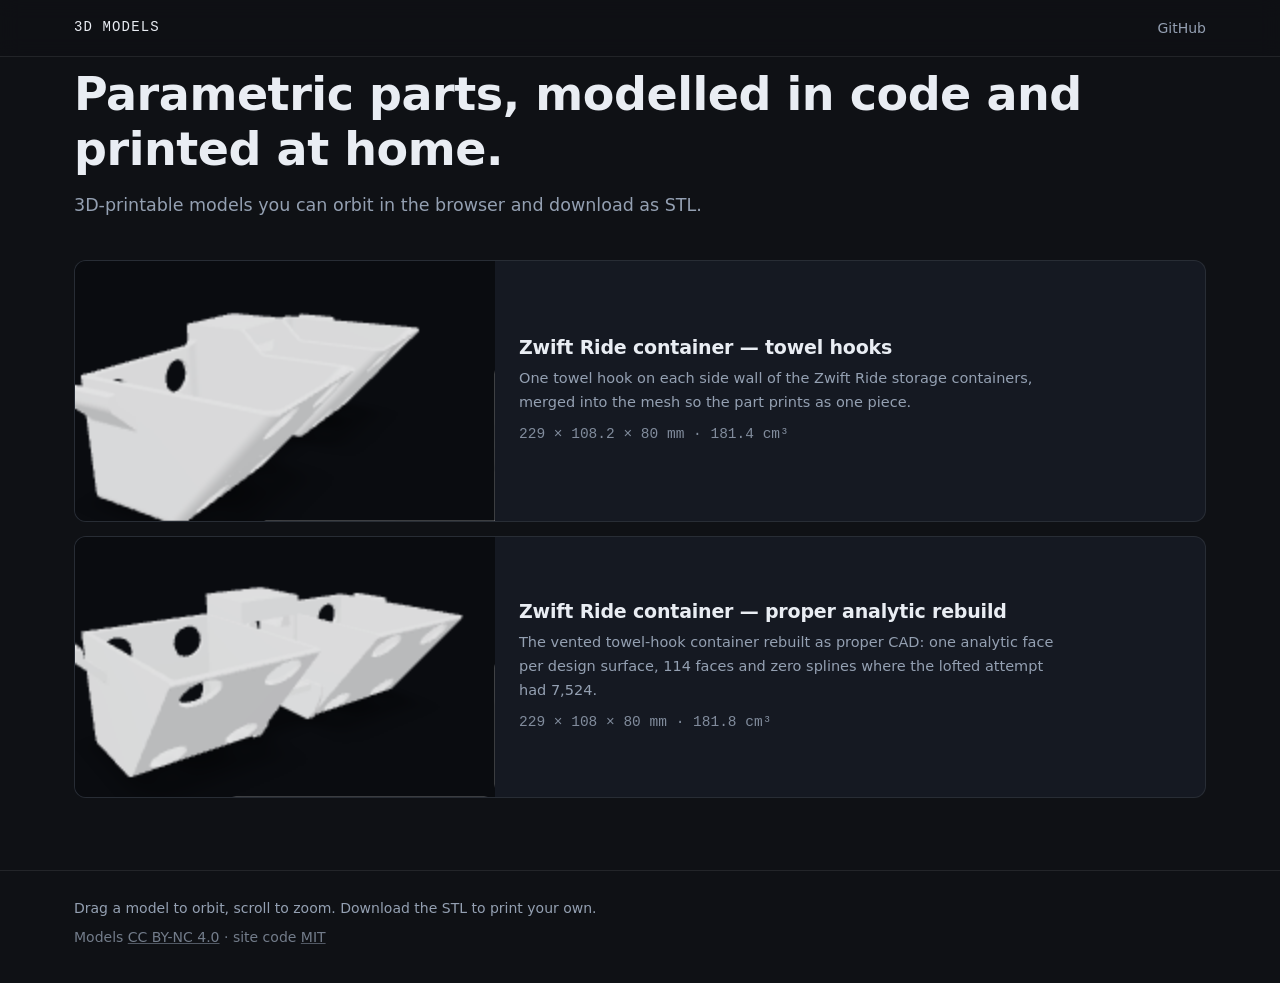
==== index.html @ 4099b859 "Measured dovetail tabs and divider crown on the analytic rebuild" ====
<!doctype html>
<html lang="en">
<head>
<meta charset="utf-8">
<meta name="viewport" content="width=device-width, initial-scale=1">
<title>3D models</title>
<meta name="description" content="3D-printable models you can orbit in the browser and download as STL.">
<meta name="color-scheme" content="dark">
<meta name="robots" content="noindex, nofollow">
<meta property="og:title" content="3D models">
<meta property="og:description" content="3D-printable models you can orbit in the browser and download as STL.">
<link rel="icon" href="assets/icon.svg" type="image/svg+xml">
<link rel="stylesheet" href="assets/site.css">
<script type="module" src="assets/vendor/model-viewer.min.js"></script>
<script type="module" src="assets/viewer.js"></script>
</head>
<body>
<header class="site-head"><div class="wrap">
  <a class="mark" href="index.html">3D models</a>
  <nav><a href="https://github.com/aurele-l/shared_3d_models">GitHub</a></nav>
</div></header>
<main class="wrap"><div class="intro"><h1>Parametric parts, modelled in code and printed at home.</h1><p>3D-printable models you can orbit in the browser and download as STL.</p></div><div class="cards"><a class="card" href="models/zwift-towel-hooks/"><model-viewer src="models/zwift-towel-hooks/tuned.glb" alt="Zwift Ride container — towel hooks" auto-rotate auto-rotate-delay="0" rotation-per-second="12deg" shadow-intensity="1.1" shadow-softness="0.85" tone-mapping="aces" exposure="0.9" interaction-prompt="none" loading="lazy" camera-orbit="30deg 72deg 60%"></model-viewer><div class="card-body"><h2>Zwift Ride container — towel hooks</h2><p>One towel hook on each side wall of the Zwift Ride storage containers, merged into the mesh so the part prints as one piece.</p><p class="card-meta">229 × 108.2 × 80 mm · 181.4 cm³</p></div></a><a class="card" href="models/zwift-towel-hooks-analytic/"><model-viewer src="models/zwift-towel-hooks-analytic/proper.glb" alt="Zwift Ride container — proper analytic rebuild" auto-rotate auto-rotate-delay="0" rotation-per-second="12deg" shadow-intensity="1.1" shadow-softness="0.85" tone-mapping="aces" exposure="0.9" interaction-prompt="none" loading="lazy" camera-orbit="30deg 72deg 60%"></model-viewer><div class="card-body"><h2>Zwift Ride container — proper analytic rebuild</h2><p>The vented towel-hook container rebuilt as proper CAD: one analytic face per design surface, 114 faces and zero splines where the lofted attempt had 7,524.</p><p class="card-meta">229 × 108 × 80 mm · 181.8 cm³</p></div></a></div></main>
<footer class="site-foot"><div class="wrap"><p>Drag a model to orbit, scroll to zoom. Download the STL to print your own.</p><p class="licence">Models <a href="https://creativecommons.org/licenses/by-nc/4.0/">CC BY-NC 4.0</a> &middot; site code <a href="https://github.com/aurele-l/shared_3d_models/blob/main/LICENSE-MIT">MIT</a></p></div></footer>
</body>
</html>
---- assets/site.css ----
:root {
  --bg: #0f1115;
  --bg-soft: #151922;
  --tile: #0a0c10;
  --line: rgba(233, 237, 243, 0.09);
  --text: #e9edf3;
  --muted: #94a0b2;
  --accent: #f2b366;
  --radius: 12px;
  --mono: ui-monospace, "Cascadia Mono", Consolas, monospace;
}

* { box-sizing: border-box; }

html, body { margin: 0; }

body {
  background: var(--bg);
  color: var(--text);
  font: 16px/1.65 system-ui, -apple-system, "Segoe UI", Roboto, sans-serif;
  -webkit-font-smoothing: antialiased;
}

a { color: var(--accent); text-decoration: none; }
a:hover { text-decoration: underline; }

h1, h2, h3 { line-height: 1.2; margin: 0; font-weight: 600; letter-spacing: -0.01em; }

.wrap { max-width: 1180px; margin: 0 auto; padding: 0 24px; }

/* ---------------------------------------------------------------- chrome */

.site-head {
  border-bottom: 1px solid var(--line);
  background: color-mix(in srgb, var(--bg) 82%, transparent);
  position: sticky;
  top: 0;
  z-index: 10;
  backdrop-filter: blur(10px);
}

.site-head .wrap {
  display: flex;
  align-items: center;
  justify-content: space-between;
  height: 56px;
}

.mark {
  color: var(--text);
  font-family: var(--mono);
  font-size: 14px;
  letter-spacing: 0.08em;
  text-transform: uppercase;
}
.mark:hover { color: var(--accent); text-decoration: none; }

.site-head nav a { color: var(--muted); font-size: 14px; }
.site-head nav a:hover { color: var(--text); text-decoration: none; }

.site-foot {
  border-top: 1px solid var(--line);
  margin-top: 72px;
  padding: 26px 0 34px;
  color: var(--muted);
  font-size: 14px;
}
.site-foot p { margin: 0; }
.site-foot .licence { margin-top: 6px; color: color-mix(in srgb, var(--muted) 75%, transparent); }
.site-foot .licence a { color: inherit; text-decoration: underline; text-decoration-color: color-mix(in srgb, var(--muted) 50%, transparent); }
.site-foot .licence a:hover { color: var(--accent); }

/* ---------------------------------------------------------------- blocks */

main { padding: 44px 0 0; }

.block { margin-top: 44px; }
.block > h2 {
  font-size: 13px;
  font-family: var(--mono);
  letter-spacing: 0.1em;
  text-transform: uppercase;
  color: var(--muted);
  font-weight: 500;
}

.block-head {
  display: flex;
  align-items: baseline;
  justify-content: space-between;
  gap: 16px;
  flex-wrap: wrap;
}

.block-note {
  color: var(--muted);
  font-size: 14.5px;
  max-width: 74ch;
  margin: 8px 0 16px;
}

/* ---------------------------------------------------------------- title */

.eyebrow {
  font-family: var(--mono);
  font-size: 12.5px;
  letter-spacing: 0.1em;
  text-transform: uppercase;
  color: var(--muted);
  margin: 0 0 10px;
}

.title-block h1 { font-size: clamp(30px, 4.4vw, 46px); }

.lede {
  color: var(--muted);
  font-size: 17.5px;
  max-width: 70ch;
  margin: 14px 0 0;
}

.source {
  color: var(--muted);
  font-size: 14.5px;
  margin: 12px 0 0;
}

/* ---------------------------------------------------------------- viewer */

.view {
  margin: 0;
  position: relative;
  background: var(--tile);
  border: 1px solid var(--line);
  border-radius: var(--radius);
  overflow: hidden;
}

.view model-viewer {
  display: block;
  width: 100%;
  height: clamp(320px, 54vh, 600px);
  background: var(--tile);
  --poster-color: transparent;
}

.view figcaption {
  display: flex;
  align-items: baseline;
  justify-content: space-between;
  gap: 8px 16px;
  flex-wrap: wrap;
  padding: 10px 15px;
  border-top: 1px solid var(--line);
  background: var(--bg-soft);
}

.view figcaption b { font-size: 14px; font-weight: 600; }

.view figcaption span {
  font-family: var(--mono);
  font-size: 12px;
  color: var(--muted);
}

.pair {
  display: grid;
  grid-template-columns: 1fr 1fr;
  gap: 14px;
}

.pair.detail .view model-viewer { height: clamp(260px, 40vh, 460px); }

.toggle {
  display: inline-flex;
  align-items: center;
  gap: 8px;
  font-size: 13.5px;
  color: var(--muted);
  cursor: pointer;
  user-select: none;
}
.toggle input { accent-color: var(--accent); }

/* ---------------------------------------------------------------- actions */

.actions {
  display: flex;
  align-items: center;
  gap: 14px;
  flex-wrap: wrap;
  margin-top: 26px;
}

.button {
  display: inline-flex;
  align-items: baseline;
  gap: 10px;
  padding: 10px 16px;
  border: 1px solid color-mix(in srgb, var(--accent) 45%, transparent);
  border-radius: 999px;
  background: color-mix(in srgb, var(--accent) 10%, transparent);
  color: var(--accent);
  font-size: 14.5px;
  font-weight: 500;
}
.button:hover { background: color-mix(in srgb, var(--accent) 20%, transparent); text-decoration: none; }
.button span { font-family: var(--mono); font-size: 12px; opacity: 0.75; }

/* ---------------------------------------------------------------- specs */

.cols {
  display: grid;
  grid-template-columns: minmax(240px, 320px) 1fr;
  gap: 40px;
  align-items: start;
  margin-top: 44px;
}

.specs { margin: 14px 0 0; }

.specs div {
  display: flex;
  justify-content: space-between;
  gap: 16px;
  padding: 10px 0;
  border-bottom: 1px solid var(--line);
}

.specs dt {
  font-family: var(--mono);
  font-size: 12.5px;
  letter-spacing: 0.04em;
  color: var(--muted);
  text-transform: uppercase;
}

.specs dd { margin: 0; font-size: 14.5px; text-align: right; }

.prose p { margin: 14px 0 0; max-width: 70ch; color: color-mix(in srgb, var(--text) 86%, var(--muted)); }

/* ---------------------------------------------------------------- gallery */

.intro { padding: 10px 0 0; }
.intro h1 { font-size: clamp(30px, 4.4vw, 46px); }
.intro p { color: var(--muted); font-size: 17.5px; max-width: 66ch; margin: 14px 0 0; }

.cards {
  display: grid;
  gap: 14px;
  margin-top: 40px;
}

.card {
  display: grid;
  grid-template-columns: minmax(260px, 420px) 1fr;
  align-items: center;
  color: inherit;
  border: 1px solid var(--line);
  border-radius: var(--radius);
  overflow: hidden;
  background: var(--bg-soft);
  transition: border-color 0.15s ease;
}
.card:hover { border-color: color-mix(in srgb, var(--accent) 40%, transparent); text-decoration: none; }

.card model-viewer { display: block; width: 100%; height: 260px; background: var(--tile); }

.card-body { padding: 20px 24px; }
.card-body h2 { font-size: 19px; }
.card-body p { margin: 8px 0 0; color: var(--muted); font-size: 14.5px; max-width: 60ch; }

.card-meta {
  font-family: var(--mono);
  font-size: 12px;
  color: var(--muted);
  opacity: 0.85;
}

@media (max-width: 820px) {
  .pair { grid-template-columns: 1fr; }
  .cols { grid-template-columns: 1fr; gap: 0; }
  .view model-viewer { height: clamp(280px, 46vh, 420px); }
  .card { grid-template-columns: 1fr; }
  .card model-viewer { height: 220px; }
  .card-body { padding: 16px 18px 18px; }
}
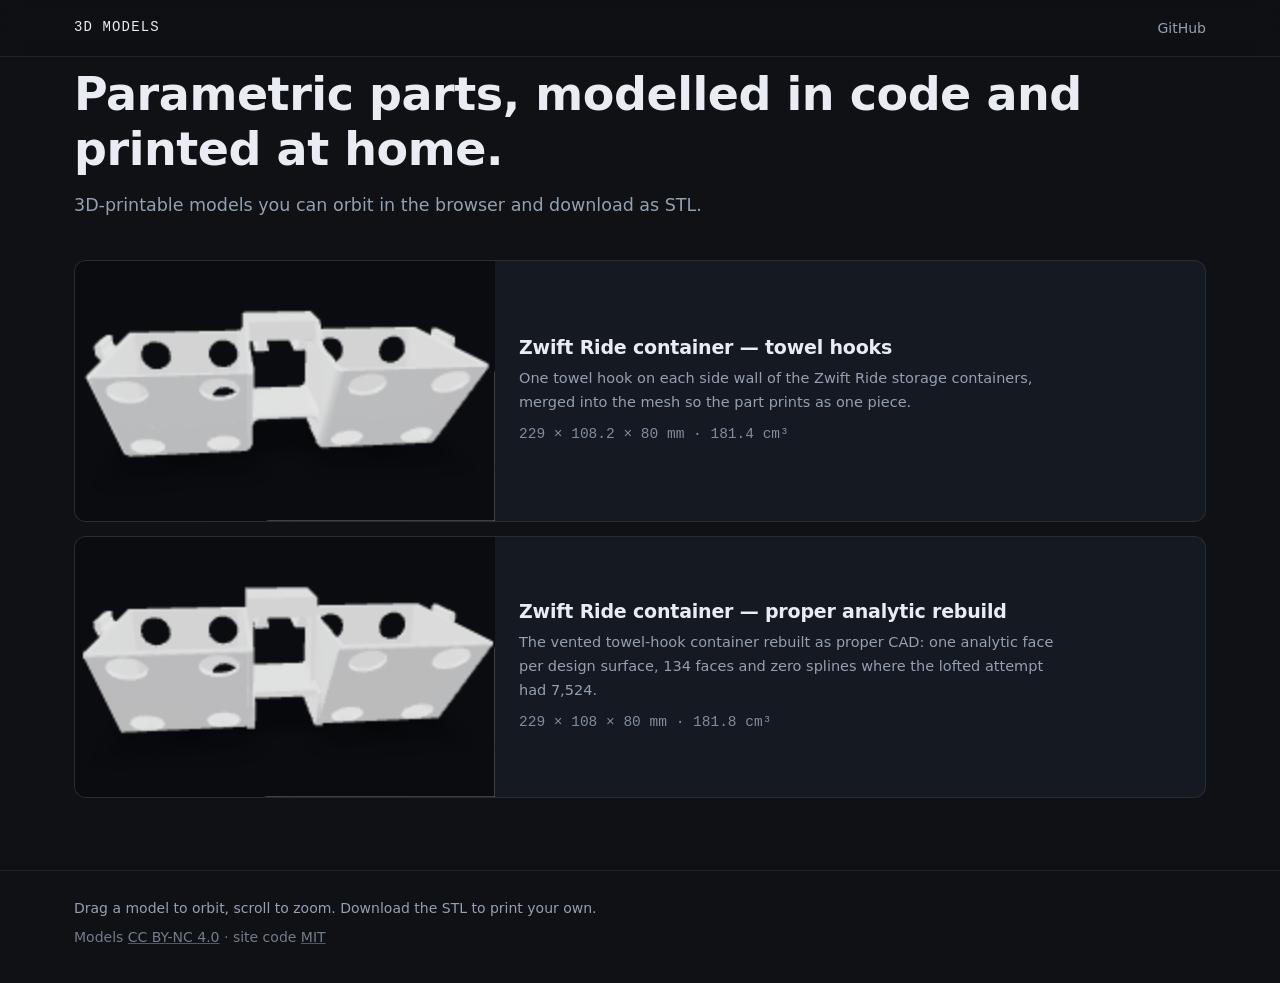
==== commit b93e03b2: "Sculpt the divider back wall and raised floor into the analytic rebuild" ====
--- a/index.html
+++ b/index.html
@@ -19,7 +19,7 @@
   <a class="mark" href="index.html">3D models</a>
   <nav><a href="https://github.com/aurele-l/shared_3d_models">GitHub</a></nav>
 </div></header>
-<main class="wrap"><div class="intro"><h1>Parametric parts, modelled in code and printed at home.</h1><p>3D-printable models you can orbit in the browser and download as STL.</p></div><div class="cards"><a class="card" href="models/zwift-towel-hooks/"><model-viewer src="models/zwift-towel-hooks/tuned.glb" alt="Zwift Ride container — towel hooks" auto-rotate auto-rotate-delay="0" rotation-per-second="12deg" shadow-intensity="1.1" shadow-softness="0.85" tone-mapping="aces" exposure="0.9" interaction-prompt="none" loading="lazy" camera-orbit="30deg 72deg 60%"></model-viewer><div class="card-body"><h2>Zwift Ride container — towel hooks</h2><p>One towel hook on each side wall of the Zwift Ride storage containers, merged into the mesh so the part prints as one piece.</p><p class="card-meta">229 × 108.2 × 80 mm · 181.4 cm³</p></div></a><a class="card" href="models/zwift-towel-hooks-analytic/"><model-viewer src="models/zwift-towel-hooks-analytic/proper.glb" alt="Zwift Ride container — proper analytic rebuild" auto-rotate auto-rotate-delay="0" rotation-per-second="12deg" shadow-intensity="1.1" shadow-softness="0.85" tone-mapping="aces" exposure="0.9" interaction-prompt="none" loading="lazy" camera-orbit="30deg 72deg 60%"></model-viewer><div class="card-body"><h2>Zwift Ride container — proper analytic rebuild</h2><p>The vented towel-hook container rebuilt as proper CAD: one analytic face per design surface, 114 faces and zero splines where the lofted attempt had 7,524.</p><p class="card-meta">229 × 108 × 80 mm · 181.8 cm³</p></div></a></div></main>
+<main class="wrap"><div class="intro"><h1>Parametric parts, modelled in code and printed at home.</h1><p>3D-printable models you can orbit in the browser and download as STL.</p></div><div class="cards"><a class="card" href="models/zwift-towel-hooks/"><model-viewer src="models/zwift-towel-hooks/tuned.glb" alt="Zwift Ride container — towel hooks" auto-rotate auto-rotate-delay="0" rotation-per-second="12deg" shadow-intensity="1.1" shadow-softness="0.85" tone-mapping="aces" exposure="0.9" interaction-prompt="none" loading="lazy" camera-orbit="30deg 72deg 60%"></model-viewer><div class="card-body"><h2>Zwift Ride container — towel hooks</h2><p>One towel hook on each side wall of the Zwift Ride storage containers, merged into the mesh so the part prints as one piece.</p><p class="card-meta">229 × 108.2 × 80 mm · 181.4 cm³</p></div></a><a class="card" href="models/zwift-towel-hooks-analytic/"><model-viewer src="models/zwift-towel-hooks-analytic/proper.glb" alt="Zwift Ride container — proper analytic rebuild" auto-rotate auto-rotate-delay="0" rotation-per-second="12deg" shadow-intensity="1.1" shadow-softness="0.85" tone-mapping="aces" exposure="0.9" interaction-prompt="none" loading="lazy" camera-orbit="30deg 72deg 60%"></model-viewer><div class="card-body"><h2>Zwift Ride container — proper analytic rebuild</h2><p>The vented towel-hook container rebuilt as proper CAD: one analytic face per design surface, 134 faces and zero splines where the lofted attempt had 7,524.</p><p class="card-meta">229 × 108 × 80 mm · 181.8 cm³</p></div></a></div></main>
 <footer class="site-foot"><div class="wrap"><p>Drag a model to orbit, scroll to zoom. Download the STL to print your own.</p><p class="licence">Models <a href="https://creativecommons.org/licenses/by-nc/4.0/">CC BY-NC 4.0</a> &middot; site code <a href="https://github.com/aurele-l/shared_3d_models/blob/main/LICENSE-MIT">MIT</a></p></div></footer>
 </body>
 </html>
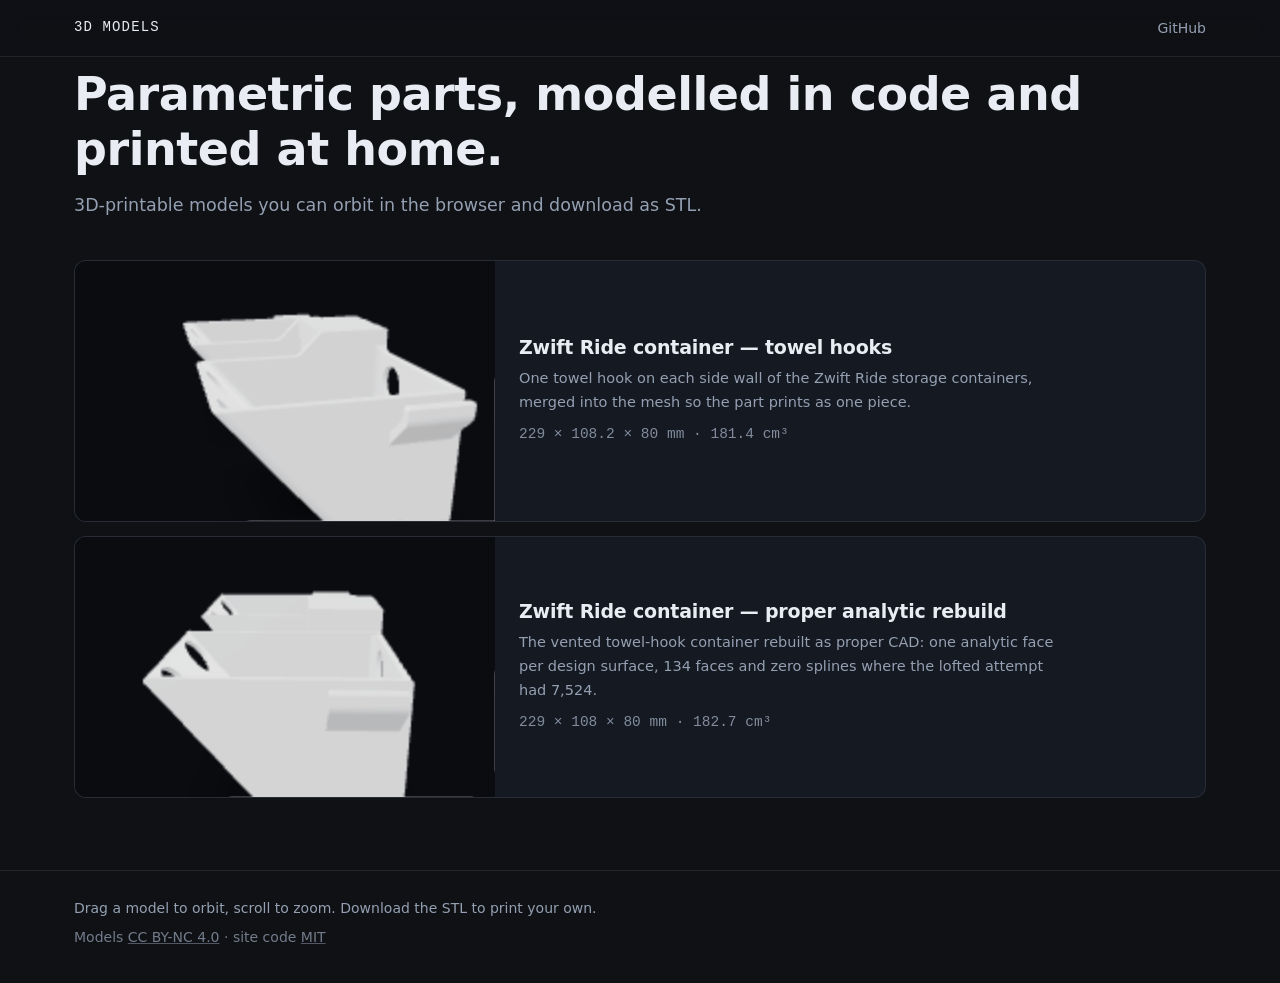
==== commit 45d48c8a: "Sculpt numbers and gallery volume on the analytic page" ====
--- a/index.html
+++ b/index.html
@@ -19,7 +19,7 @@
   <a class="mark" href="index.html">3D models</a>
   <nav><a href="https://github.com/aurele-l/shared_3d_models">GitHub</a></nav>
 </div></header>
-<main class="wrap"><div class="intro"><h1>Parametric parts, modelled in code and printed at home.</h1><p>3D-printable models you can orbit in the browser and download as STL.</p></div><div class="cards"><a class="card" href="models/zwift-towel-hooks/"><model-viewer src="models/zwift-towel-hooks/tuned.glb" alt="Zwift Ride container — towel hooks" auto-rotate auto-rotate-delay="0" rotation-per-second="12deg" shadow-intensity="1.1" shadow-softness="0.85" tone-mapping="aces" exposure="0.9" interaction-prompt="none" loading="lazy" camera-orbit="30deg 72deg 60%"></model-viewer><div class="card-body"><h2>Zwift Ride container — towel hooks</h2><p>One towel hook on each side wall of the Zwift Ride storage containers, merged into the mesh so the part prints as one piece.</p><p class="card-meta">229 × 108.2 × 80 mm · 181.4 cm³</p></div></a><a class="card" href="models/zwift-towel-hooks-analytic/"><model-viewer src="models/zwift-towel-hooks-analytic/proper.glb" alt="Zwift Ride container — proper analytic rebuild" auto-rotate auto-rotate-delay="0" rotation-per-second="12deg" shadow-intensity="1.1" shadow-softness="0.85" tone-mapping="aces" exposure="0.9" interaction-prompt="none" loading="lazy" camera-orbit="30deg 72deg 60%"></model-viewer><div class="card-body"><h2>Zwift Ride container — proper analytic rebuild</h2><p>The vented towel-hook container rebuilt as proper CAD: one analytic face per design surface, 134 faces and zero splines where the lofted attempt had 7,524.</p><p class="card-meta">229 × 108 × 80 mm · 181.8 cm³</p></div></a></div></main>
+<main class="wrap"><div class="intro"><h1>Parametric parts, modelled in code and printed at home.</h1><p>3D-printable models you can orbit in the browser and download as STL.</p></div><div class="cards"><a class="card" href="models/zwift-towel-hooks/"><model-viewer src="models/zwift-towel-hooks/tuned.glb" alt="Zwift Ride container — towel hooks" auto-rotate auto-rotate-delay="0" rotation-per-second="12deg" shadow-intensity="1.1" shadow-softness="0.85" tone-mapping="aces" exposure="0.9" interaction-prompt="none" loading="lazy" camera-orbit="30deg 72deg 60%"></model-viewer><div class="card-body"><h2>Zwift Ride container — towel hooks</h2><p>One towel hook on each side wall of the Zwift Ride storage containers, merged into the mesh so the part prints as one piece.</p><p class="card-meta">229 × 108.2 × 80 mm · 181.4 cm³</p></div></a><a class="card" href="models/zwift-towel-hooks-analytic/"><model-viewer src="models/zwift-towel-hooks-analytic/proper.glb" alt="Zwift Ride container — proper analytic rebuild" auto-rotate auto-rotate-delay="0" rotation-per-second="12deg" shadow-intensity="1.1" shadow-softness="0.85" tone-mapping="aces" exposure="0.9" interaction-prompt="none" loading="lazy" camera-orbit="30deg 72deg 60%"></model-viewer><div class="card-body"><h2>Zwift Ride container — proper analytic rebuild</h2><p>The vented towel-hook container rebuilt as proper CAD: one analytic face per design surface, 134 faces and zero splines where the lofted attempt had 7,524.</p><p class="card-meta">229 × 108 × 80 mm · 182.7 cm³</p></div></a></div></main>
 <footer class="site-foot"><div class="wrap"><p>Drag a model to orbit, scroll to zoom. Download the STL to print your own.</p><p class="licence">Models <a href="https://creativecommons.org/licenses/by-nc/4.0/">CC BY-NC 4.0</a> &middot; site code <a href="https://github.com/aurele-l/shared_3d_models/blob/main/LICENSE-MIT">MIT</a></p></div></footer>
 </body>
 </html>
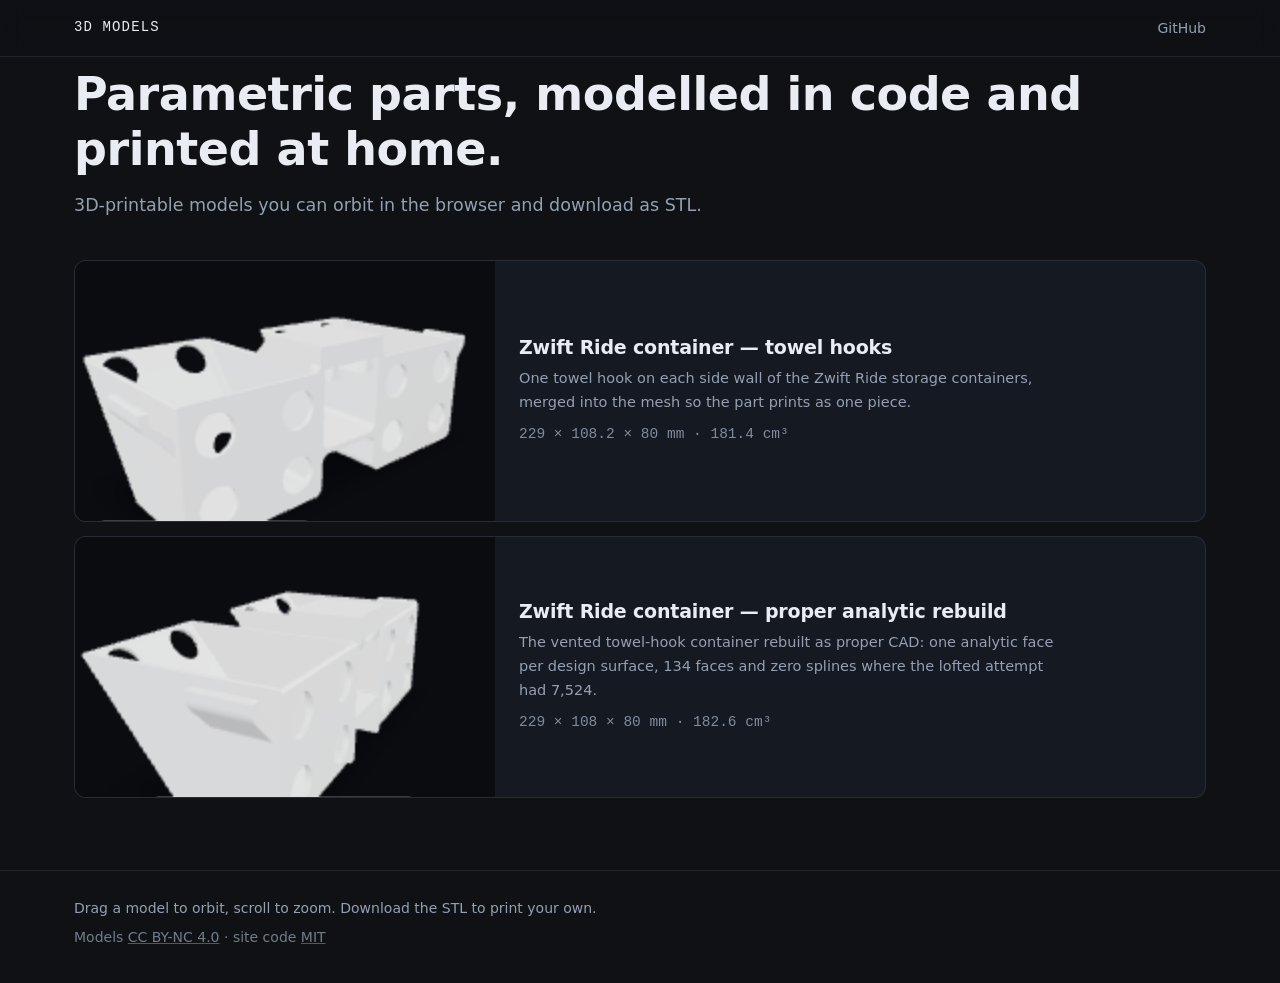
==== commit d66cffdd: "Tip-chamfered rail tabs and resynced camera link" ====
--- a/index.html
+++ b/index.html
@@ -19,7 +19,7 @@
   <a class="mark" href="index.html">3D models</a>
   <nav><a href="https://github.com/aurele-l/shared_3d_models">GitHub</a></nav>
 </div></header>
-<main class="wrap"><div class="intro"><h1>Parametric parts, modelled in code and printed at home.</h1><p>3D-printable models you can orbit in the browser and download as STL.</p></div><div class="cards"><a class="card" href="models/zwift-towel-hooks/"><model-viewer src="models/zwift-towel-hooks/tuned.glb" alt="Zwift Ride container — towel hooks" auto-rotate auto-rotate-delay="0" rotation-per-second="12deg" shadow-intensity="1.1" shadow-softness="0.85" tone-mapping="aces" exposure="0.9" interaction-prompt="none" loading="lazy" camera-orbit="30deg 72deg 60%"></model-viewer><div class="card-body"><h2>Zwift Ride container — towel hooks</h2><p>One towel hook on each side wall of the Zwift Ride storage containers, merged into the mesh so the part prints as one piece.</p><p class="card-meta">229 × 108.2 × 80 mm · 181.4 cm³</p></div></a><a class="card" href="models/zwift-towel-hooks-analytic/"><model-viewer src="models/zwift-towel-hooks-analytic/proper.glb" alt="Zwift Ride container — proper analytic rebuild" auto-rotate auto-rotate-delay="0" rotation-per-second="12deg" shadow-intensity="1.1" shadow-softness="0.85" tone-mapping="aces" exposure="0.9" interaction-prompt="none" loading="lazy" camera-orbit="30deg 72deg 60%"></model-viewer><div class="card-body"><h2>Zwift Ride container — proper analytic rebuild</h2><p>The vented towel-hook container rebuilt as proper CAD: one analytic face per design surface, 134 faces and zero splines where the lofted attempt had 7,524.</p><p class="card-meta">229 × 108 × 80 mm · 182.7 cm³</p></div></a></div></main>
+<main class="wrap"><div class="intro"><h1>Parametric parts, modelled in code and printed at home.</h1><p>3D-printable models you can orbit in the browser and download as STL.</p></div><div class="cards"><a class="card" href="models/zwift-towel-hooks/"><model-viewer src="models/zwift-towel-hooks/tuned.glb" alt="Zwift Ride container — towel hooks" auto-rotate auto-rotate-delay="0" rotation-per-second="12deg" shadow-intensity="1.1" shadow-softness="0.85" tone-mapping="aces" exposure="0.9" interaction-prompt="none" loading="lazy" camera-orbit="30deg 72deg 60%"></model-viewer><div class="card-body"><h2>Zwift Ride container — towel hooks</h2><p>One towel hook on each side wall of the Zwift Ride storage containers, merged into the mesh so the part prints as one piece.</p><p class="card-meta">229 × 108.2 × 80 mm · 181.4 cm³</p></div></a><a class="card" href="models/zwift-towel-hooks-analytic/"><model-viewer src="models/zwift-towel-hooks-analytic/proper.glb" alt="Zwift Ride container — proper analytic rebuild" auto-rotate auto-rotate-delay="0" rotation-per-second="12deg" shadow-intensity="1.1" shadow-softness="0.85" tone-mapping="aces" exposure="0.9" interaction-prompt="none" loading="lazy" camera-orbit="30deg 72deg 60%"></model-viewer><div class="card-body"><h2>Zwift Ride container — proper analytic rebuild</h2><p>The vented towel-hook container rebuilt as proper CAD: one analytic face per design surface, 134 faces and zero splines where the lofted attempt had 7,524.</p><p class="card-meta">229 × 108 × 80 mm · 182.6 cm³</p></div></a></div></main>
 <footer class="site-foot"><div class="wrap"><p>Drag a model to orbit, scroll to zoom. Download the STL to print your own.</p><p class="licence">Models <a href="https://creativecommons.org/licenses/by-nc/4.0/">CC BY-NC 4.0</a> &middot; site code <a href="https://github.com/aurele-l/shared_3d_models/blob/main/LICENSE-MIT">MIT</a></p></div></footer>
 </body>
 </html>
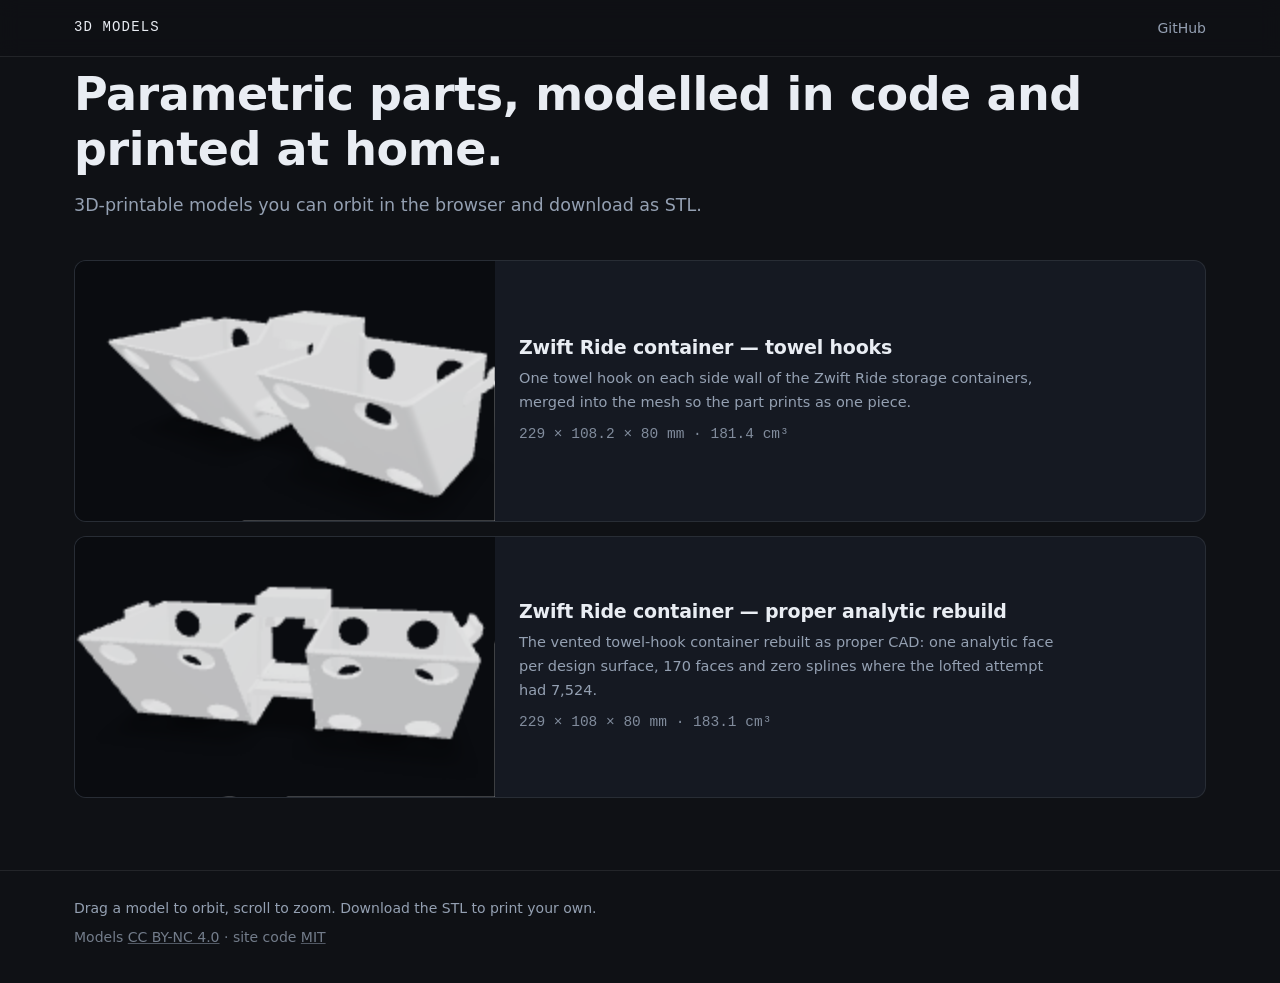
==== commit ab5befe8: "Jaw carve and blend beads from the judge panel" ====
--- a/index.html
+++ b/index.html
@@ -19,7 +19,7 @@
   <a class="mark" href="index.html">3D models</a>
   <nav><a href="https://github.com/aurele-l/shared_3d_models">GitHub</a></nav>
 </div></header>
-<main class="wrap"><div class="intro"><h1>Parametric parts, modelled in code and printed at home.</h1><p>3D-printable models you can orbit in the browser and download as STL.</p></div><div class="cards"><a class="card" href="models/zwift-towel-hooks/"><model-viewer src="models/zwift-towel-hooks/tuned.glb" alt="Zwift Ride container — towel hooks" auto-rotate auto-rotate-delay="0" rotation-per-second="12deg" shadow-intensity="1.1" shadow-softness="0.85" tone-mapping="aces" exposure="0.9" interaction-prompt="none" loading="lazy" camera-orbit="30deg 72deg 60%"></model-viewer><div class="card-body"><h2>Zwift Ride container — towel hooks</h2><p>One towel hook on each side wall of the Zwift Ride storage containers, merged into the mesh so the part prints as one piece.</p><p class="card-meta">229 × 108.2 × 80 mm · 181.4 cm³</p></div></a><a class="card" href="models/zwift-towel-hooks-analytic/"><model-viewer src="models/zwift-towel-hooks-analytic/proper.glb" alt="Zwift Ride container — proper analytic rebuild" auto-rotate auto-rotate-delay="0" rotation-per-second="12deg" shadow-intensity="1.1" shadow-softness="0.85" tone-mapping="aces" exposure="0.9" interaction-prompt="none" loading="lazy" camera-orbit="30deg 72deg 60%"></model-viewer><div class="card-body"><h2>Zwift Ride container — proper analytic rebuild</h2><p>The vented towel-hook container rebuilt as proper CAD: one analytic face per design surface, 134 faces and zero splines where the lofted attempt had 7,524.</p><p class="card-meta">229 × 108 × 80 mm · 182.6 cm³</p></div></a></div></main>
+<main class="wrap"><div class="intro"><h1>Parametric parts, modelled in code and printed at home.</h1><p>3D-printable models you can orbit in the browser and download as STL.</p></div><div class="cards"><a class="card" href="models/zwift-towel-hooks/"><model-viewer src="models/zwift-towel-hooks/tuned.glb" alt="Zwift Ride container — towel hooks" auto-rotate auto-rotate-delay="0" rotation-per-second="12deg" shadow-intensity="1.1" shadow-softness="0.85" tone-mapping="aces" exposure="0.9" interaction-prompt="none" loading="lazy" camera-orbit="30deg 72deg 60%"></model-viewer><div class="card-body"><h2>Zwift Ride container — towel hooks</h2><p>One towel hook on each side wall of the Zwift Ride storage containers, merged into the mesh so the part prints as one piece.</p><p class="card-meta">229 × 108.2 × 80 mm · 181.4 cm³</p></div></a><a class="card" href="models/zwift-towel-hooks-analytic/"><model-viewer src="models/zwift-towel-hooks-analytic/proper.glb" alt="Zwift Ride container — proper analytic rebuild" auto-rotate auto-rotate-delay="0" rotation-per-second="12deg" shadow-intensity="1.1" shadow-softness="0.85" tone-mapping="aces" exposure="0.9" interaction-prompt="none" loading="lazy" camera-orbit="30deg 72deg 60%"></model-viewer><div class="card-body"><h2>Zwift Ride container — proper analytic rebuild</h2><p>The vented towel-hook container rebuilt as proper CAD: one analytic face per design surface, 170 faces and zero splines where the lofted attempt had 7,524.</p><p class="card-meta">229 × 108 × 80 mm · 183.1 cm³</p></div></a></div></main>
 <footer class="site-foot"><div class="wrap"><p>Drag a model to orbit, scroll to zoom. Download the STL to print your own.</p><p class="licence">Models <a href="https://creativecommons.org/licenses/by-nc/4.0/">CC BY-NC 4.0</a> &middot; site code <a href="https://github.com/aurele-l/shared_3d_models/blob/main/LICENSE-MIT">MIT</a></p></div></footer>
 </body>
 </html>
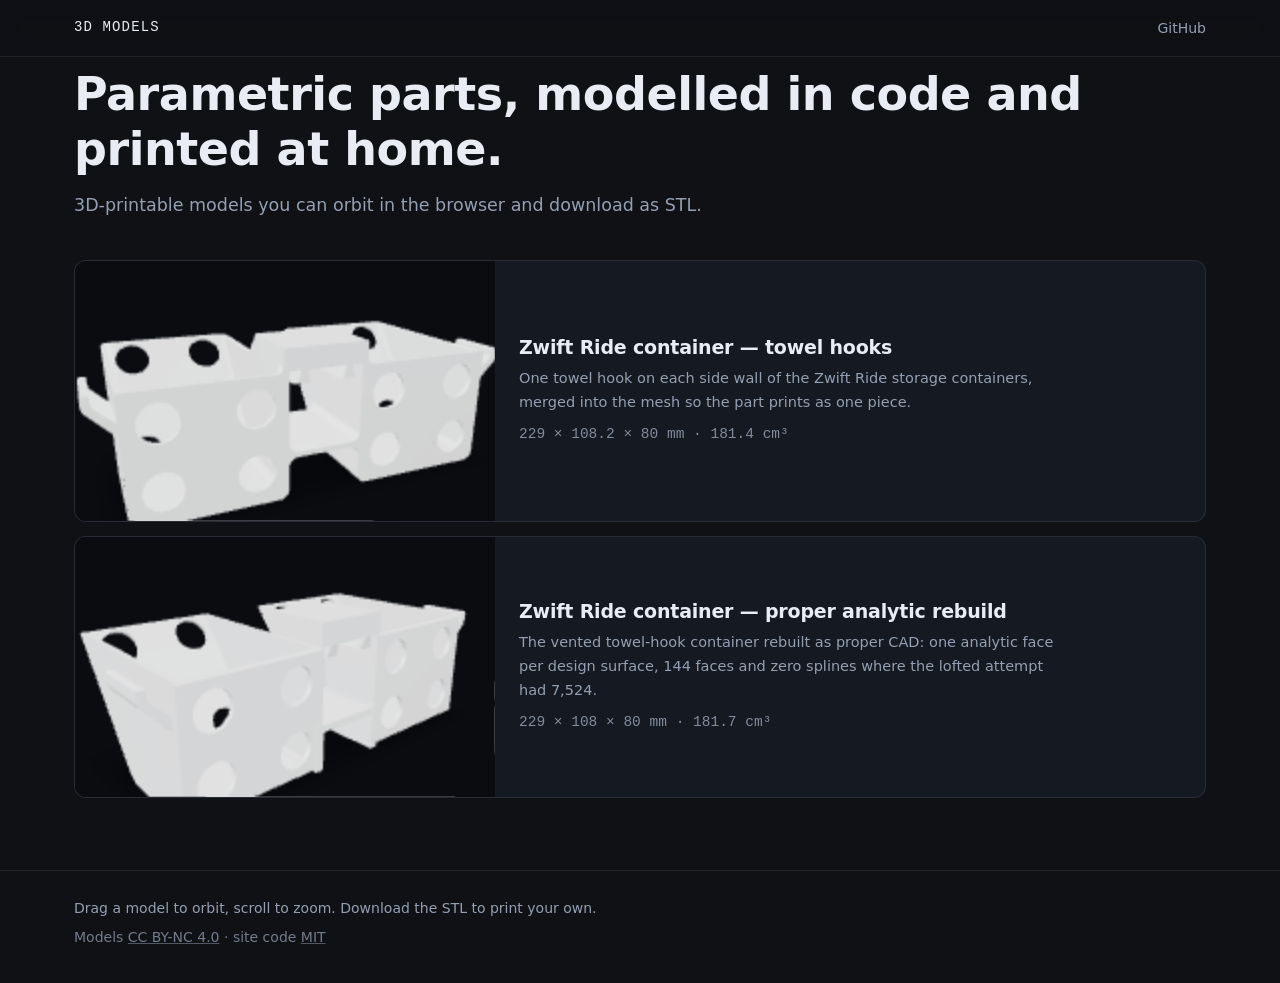
==== commit e676de2a: "Beads reverted, jaw carve kept, best numbers yet" ====
--- a/index.html
+++ b/index.html
@@ -19,7 +19,7 @@
   <a class="mark" href="index.html">3D models</a>
   <nav><a href="https://github.com/aurele-l/shared_3d_models">GitHub</a></nav>
 </div></header>
-<main class="wrap"><div class="intro"><h1>Parametric parts, modelled in code and printed at home.</h1><p>3D-printable models you can orbit in the browser and download as STL.</p></div><div class="cards"><a class="card" href="models/zwift-towel-hooks/"><model-viewer src="models/zwift-towel-hooks/tuned.glb" alt="Zwift Ride container — towel hooks" auto-rotate auto-rotate-delay="0" rotation-per-second="12deg" shadow-intensity="1.1" shadow-softness="0.85" tone-mapping="aces" exposure="0.9" interaction-prompt="none" loading="lazy" camera-orbit="30deg 72deg 60%"></model-viewer><div class="card-body"><h2>Zwift Ride container — towel hooks</h2><p>One towel hook on each side wall of the Zwift Ride storage containers, merged into the mesh so the part prints as one piece.</p><p class="card-meta">229 × 108.2 × 80 mm · 181.4 cm³</p></div></a><a class="card" href="models/zwift-towel-hooks-analytic/"><model-viewer src="models/zwift-towel-hooks-analytic/proper.glb" alt="Zwift Ride container — proper analytic rebuild" auto-rotate auto-rotate-delay="0" rotation-per-second="12deg" shadow-intensity="1.1" shadow-softness="0.85" tone-mapping="aces" exposure="0.9" interaction-prompt="none" loading="lazy" camera-orbit="30deg 72deg 60%"></model-viewer><div class="card-body"><h2>Zwift Ride container — proper analytic rebuild</h2><p>The vented towel-hook container rebuilt as proper CAD: one analytic face per design surface, 170 faces and zero splines where the lofted attempt had 7,524.</p><p class="card-meta">229 × 108 × 80 mm · 183.1 cm³</p></div></a></div></main>
+<main class="wrap"><div class="intro"><h1>Parametric parts, modelled in code and printed at home.</h1><p>3D-printable models you can orbit in the browser and download as STL.</p></div><div class="cards"><a class="card" href="models/zwift-towel-hooks/"><model-viewer src="models/zwift-towel-hooks/tuned.glb" alt="Zwift Ride container — towel hooks" auto-rotate auto-rotate-delay="0" rotation-per-second="12deg" shadow-intensity="1.1" shadow-softness="0.85" tone-mapping="aces" exposure="0.9" interaction-prompt="none" loading="lazy" camera-orbit="30deg 72deg 60%"></model-viewer><div class="card-body"><h2>Zwift Ride container — towel hooks</h2><p>One towel hook on each side wall of the Zwift Ride storage containers, merged into the mesh so the part prints as one piece.</p><p class="card-meta">229 × 108.2 × 80 mm · 181.4 cm³</p></div></a><a class="card" href="models/zwift-towel-hooks-analytic/"><model-viewer src="models/zwift-towel-hooks-analytic/proper.glb" alt="Zwift Ride container — proper analytic rebuild" auto-rotate auto-rotate-delay="0" rotation-per-second="12deg" shadow-intensity="1.1" shadow-softness="0.85" tone-mapping="aces" exposure="0.9" interaction-prompt="none" loading="lazy" camera-orbit="30deg 72deg 60%"></model-viewer><div class="card-body"><h2>Zwift Ride container — proper analytic rebuild</h2><p>The vented towel-hook container rebuilt as proper CAD: one analytic face per design surface, 144 faces and zero splines where the lofted attempt had 7,524.</p><p class="card-meta">229 × 108 × 80 mm · 181.7 cm³</p></div></a></div></main>
 <footer class="site-foot"><div class="wrap"><p>Drag a model to orbit, scroll to zoom. Download the STL to print your own.</p><p class="licence">Models <a href="https://creativecommons.org/licenses/by-nc/4.0/">CC BY-NC 4.0</a> &middot; site code <a href="https://github.com/aurele-l/shared_3d_models/blob/main/LICENSE-MIT">MIT</a></p></div></footer>
 </body>
 </html>
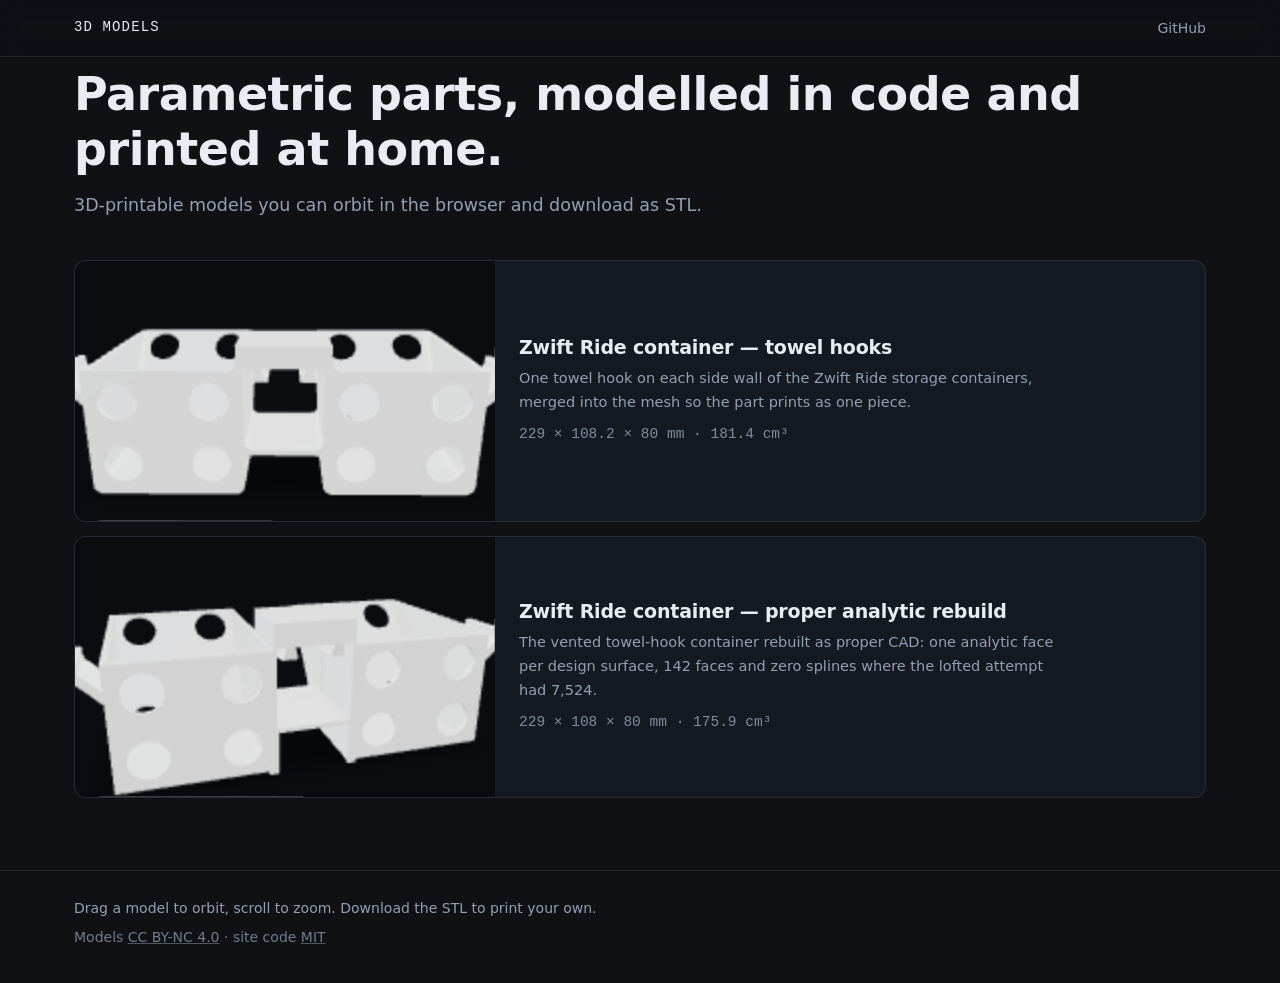
==== commit 3c863170: "Apron fix and extended jaw carve" ====
--- a/index.html
+++ b/index.html
@@ -19,7 +19,7 @@
   <a class="mark" href="index.html">3D models</a>
   <nav><a href="https://github.com/aurele-l/shared_3d_models">GitHub</a></nav>
 </div></header>
-<main class="wrap"><div class="intro"><h1>Parametric parts, modelled in code and printed at home.</h1><p>3D-printable models you can orbit in the browser and download as STL.</p></div><div class="cards"><a class="card" href="models/zwift-towel-hooks/"><model-viewer src="models/zwift-towel-hooks/tuned.glb" alt="Zwift Ride container — towel hooks" auto-rotate auto-rotate-delay="0" rotation-per-second="12deg" shadow-intensity="1.1" shadow-softness="0.85" tone-mapping="aces" exposure="0.9" interaction-prompt="none" loading="lazy" camera-orbit="30deg 72deg 60%"></model-viewer><div class="card-body"><h2>Zwift Ride container — towel hooks</h2><p>One towel hook on each side wall of the Zwift Ride storage containers, merged into the mesh so the part prints as one piece.</p><p class="card-meta">229 × 108.2 × 80 mm · 181.4 cm³</p></div></a><a class="card" href="models/zwift-towel-hooks-analytic/"><model-viewer src="models/zwift-towel-hooks-analytic/proper.glb" alt="Zwift Ride container — proper analytic rebuild" auto-rotate auto-rotate-delay="0" rotation-per-second="12deg" shadow-intensity="1.1" shadow-softness="0.85" tone-mapping="aces" exposure="0.9" interaction-prompt="none" loading="lazy" camera-orbit="30deg 72deg 60%"></model-viewer><div class="card-body"><h2>Zwift Ride container — proper analytic rebuild</h2><p>The vented towel-hook container rebuilt as proper CAD: one analytic face per design surface, 144 faces and zero splines where the lofted attempt had 7,524.</p><p class="card-meta">229 × 108 × 80 mm · 181.7 cm³</p></div></a></div></main>
+<main class="wrap"><div class="intro"><h1>Parametric parts, modelled in code and printed at home.</h1><p>3D-printable models you can orbit in the browser and download as STL.</p></div><div class="cards"><a class="card" href="models/zwift-towel-hooks/"><model-viewer src="models/zwift-towel-hooks/tuned.glb" alt="Zwift Ride container — towel hooks" auto-rotate auto-rotate-delay="0" rotation-per-second="12deg" shadow-intensity="1.1" shadow-softness="0.85" tone-mapping="aces" exposure="0.9" interaction-prompt="none" loading="lazy" camera-orbit="30deg 72deg 60%"></model-viewer><div class="card-body"><h2>Zwift Ride container — towel hooks</h2><p>One towel hook on each side wall of the Zwift Ride storage containers, merged into the mesh so the part prints as one piece.</p><p class="card-meta">229 × 108.2 × 80 mm · 181.4 cm³</p></div></a><a class="card" href="models/zwift-towel-hooks-analytic/"><model-viewer src="models/zwift-towel-hooks-analytic/proper.glb" alt="Zwift Ride container — proper analytic rebuild" auto-rotate auto-rotate-delay="0" rotation-per-second="12deg" shadow-intensity="1.1" shadow-softness="0.85" tone-mapping="aces" exposure="0.9" interaction-prompt="none" loading="lazy" camera-orbit="30deg 72deg 60%"></model-viewer><div class="card-body"><h2>Zwift Ride container — proper analytic rebuild</h2><p>The vented towel-hook container rebuilt as proper CAD: one analytic face per design surface, 142 faces and zero splines where the lofted attempt had 7,524.</p><p class="card-meta">229 × 108 × 80 mm · 175.9 cm³</p></div></a></div></main>
 <footer class="site-foot"><div class="wrap"><p>Drag a model to orbit, scroll to zoom. Download the STL to print your own.</p><p class="licence">Models <a href="https://creativecommons.org/licenses/by-nc/4.0/">CC BY-NC 4.0</a> &middot; site code <a href="https://github.com/aurele-l/shared_3d_models/blob/main/LICENSE-MIT">MIT</a></p></div></footer>
 </body>
 </html>
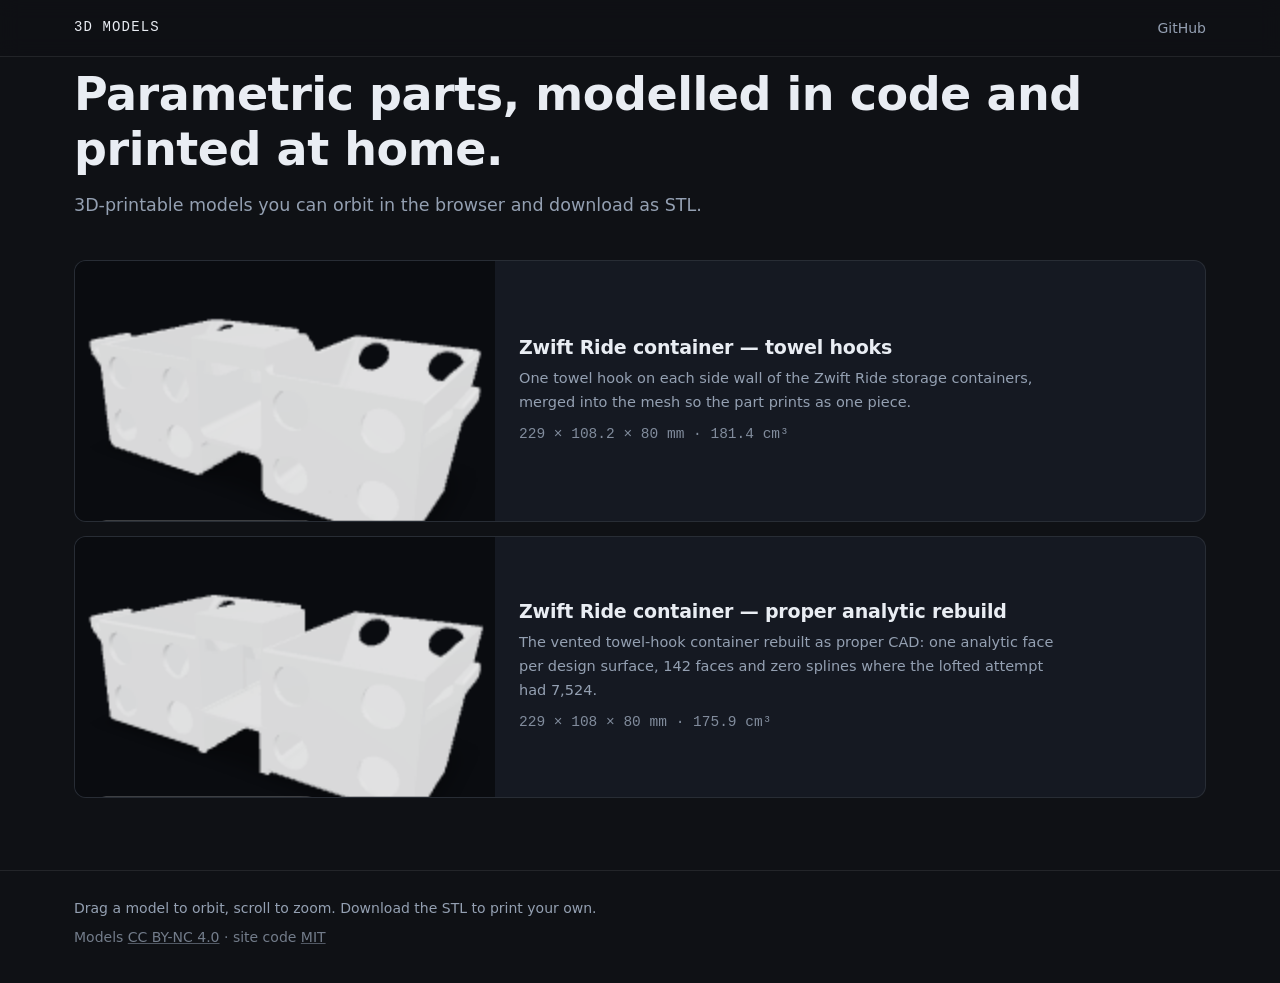
==== commit eec02a9b: "Rename shared_3d_models -> share" ====
--- a/index.html
+++ b/index.html
@@ -17,9 +17,9 @@
 <body>
 <header class="site-head"><div class="wrap">
   <a class="mark" href="index.html">3D models</a>
-  <nav><a href="https://github.com/aurele-l/shared_3d_models">GitHub</a></nav>
+  <nav><a href="https://github.com/aurele-l/share">GitHub</a></nav>
 </div></header>
 <main class="wrap"><div class="intro"><h1>Parametric parts, modelled in code and printed at home.</h1><p>3D-printable models you can orbit in the browser and download as STL.</p></div><div class="cards"><a class="card" href="models/zwift-towel-hooks/"><model-viewer src="models/zwift-towel-hooks/tuned.glb" alt="Zwift Ride container — towel hooks" auto-rotate auto-rotate-delay="0" rotation-per-second="12deg" shadow-intensity="1.1" shadow-softness="0.85" tone-mapping="aces" exposure="0.9" interaction-prompt="none" loading="lazy" camera-orbit="30deg 72deg 60%"></model-viewer><div class="card-body"><h2>Zwift Ride container — towel hooks</h2><p>One towel hook on each side wall of the Zwift Ride storage containers, merged into the mesh so the part prints as one piece.</p><p class="card-meta">229 × 108.2 × 80 mm · 181.4 cm³</p></div></a><a class="card" href="models/zwift-towel-hooks-analytic/"><model-viewer src="models/zwift-towel-hooks-analytic/proper.glb" alt="Zwift Ride container — proper analytic rebuild" auto-rotate auto-rotate-delay="0" rotation-per-second="12deg" shadow-intensity="1.1" shadow-softness="0.85" tone-mapping="aces" exposure="0.9" interaction-prompt="none" loading="lazy" camera-orbit="30deg 72deg 60%"></model-viewer><div class="card-body"><h2>Zwift Ride container — proper analytic rebuild</h2><p>The vented towel-hook container rebuilt as proper CAD: one analytic face per design surface, 142 faces and zero splines where the lofted attempt had 7,524.</p><p class="card-meta">229 × 108 × 80 mm · 175.9 cm³</p></div></a></div></main>
-<footer class="site-foot"><div class="wrap"><p>Drag a model to orbit, scroll to zoom. Download the STL to print your own.</p><p class="licence">Models <a href="https://creativecommons.org/licenses/by-nc/4.0/">CC BY-NC 4.0</a> &middot; site code <a href="https://github.com/aurele-l/shared_3d_models/blob/main/LICENSE-MIT">MIT</a></p></div></footer>
+<footer class="site-foot"><div class="wrap"><p>Drag a model to orbit, scroll to zoom. Download the STL to print your own.</p><p class="licence">Models <a href="https://creativecommons.org/licenses/by-nc/4.0/">CC BY-NC 4.0</a> &middot; site code <a href="https://github.com/aurele-l/share/blob/main/LICENSE-MIT">MIT</a></p></div></footer>
 </body>
 </html>
